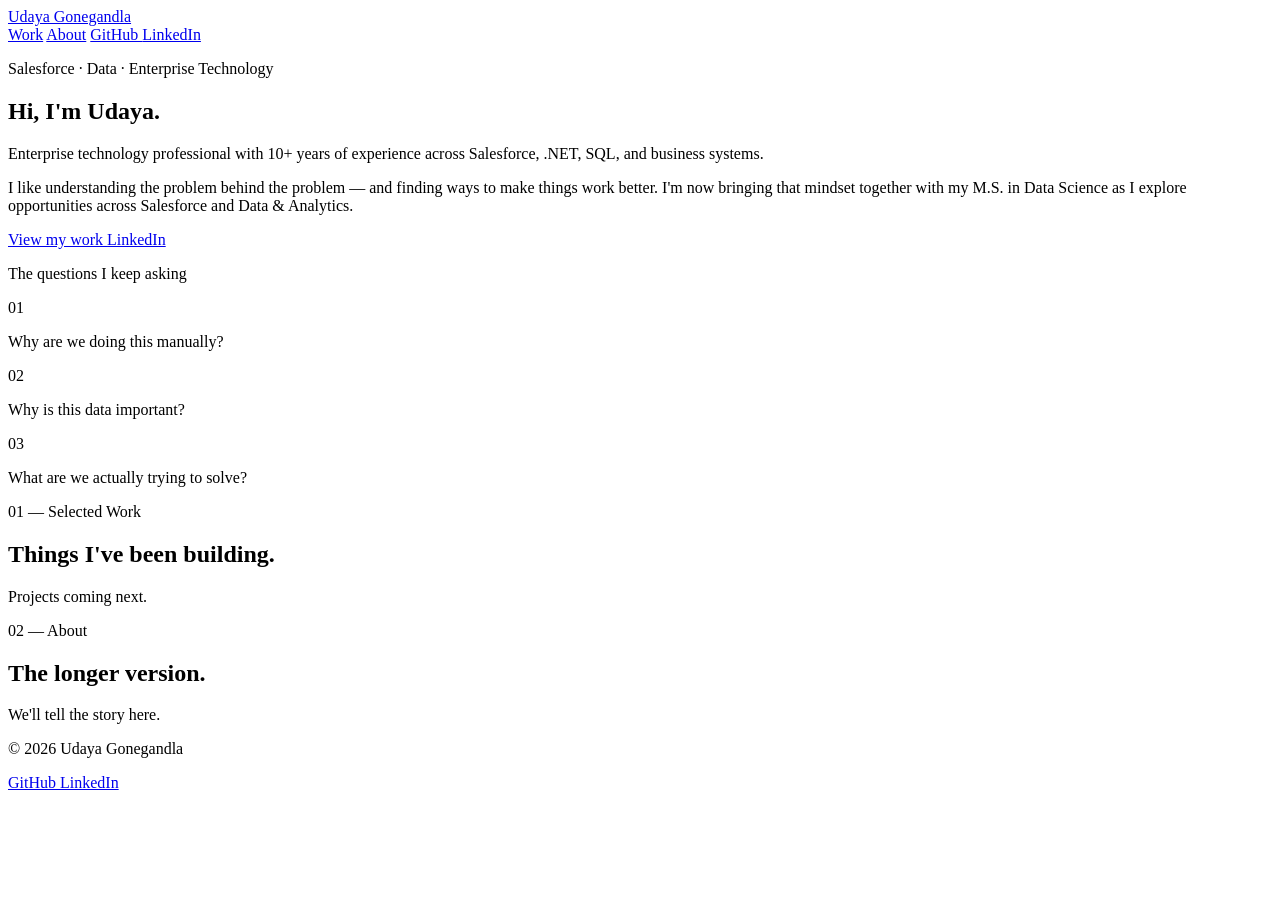
==== index.html @ b607a1b4 "Create initial index.html for personal website Initial HTML structure for personal website including" ====
<!DOCTYPE html>
<html lang="en">
<head>
    <meta charset="UTF-8">
    <meta name="viewport" content="width=device-width, initial-scale=1.0">

    <title>Udaya Gonegandla | Salesforce & Data</title>
    <meta
        name="description"
        content="Udaya Gonegandla — enterprise technology professional with 10+ years of experience across Salesforce, .NET, SQL, data and analytics."
    >

    <link rel="stylesheet" href="style.css">
</head>

<body>

    <header class="site-header">
        <nav class="nav">
            <a href="#" class="logo">Udaya Gonegandla</a>

            <div class="nav-links">
                <a href="#work">Work</a>
                <a href="#about">About</a>
                <a href="https://github.com/tejaswiniveliventi" target="_blank" rel="noopener">
                    GitHub
                </a>
                <a href="https://www.linkedin.com/in/udayasuryatejaswini/" target="_blank" rel="noopener">
                    LinkedIn
                </a>
            </div>
        </nav>
    </header>


    <main>

        <!-- HERO -->
        <section class="hero">

            <div class="hero-content">

                <p class="eyebrow">Salesforce · Data · Enterprise Technology</p>

                <h1>
                    Hi, I'm Udaya.
                </h1>

                <p class="hero-subtitle">
                    Enterprise technology professional with 10+ years of
                    experience across Salesforce, .NET, SQL, and business systems.
                </p>

                <p class="hero-text">
                    I like understanding the problem behind the problem —
                    and finding ways to make things work better.
                    I'm now bringing that mindset together with my
                    M.S. in Data Science as I explore opportunities across
                    Salesforce and Data & Analytics.
                </p>

                <div class="hero-buttons">
                    <a href="#work" class="button button-primary">
                        View my work
                    </a>

                    <a
                        href="https://www.linkedin.com/in/udayasuryatejaswini/"
                        target="_blank"
                        rel="noopener"
                        class="button button-secondary"
                    >
                        LinkedIn
                    </a>
                </div>

            </div>


            <!-- THE W QUESTIONS -->
            <div class="questions-card">

                <p class="questions-label">The questions I keep asking</p>

                <div class="question">
                    <span>01</span>
                    <p>Why are we doing this manually?</p>
                </div>

                <div class="question">
                    <span>02</span>
                    <p>Why is this data important?</p>
                </div>

                <div class="question">
                    <span>03</span>
                    <p>What are we actually trying to solve?</p>
                </div>

            </div>

        </section>


        <!-- PLACEHOLDER FOR NEXT SECTION -->
        <section id="work" class="section placeholder-section">

            <p class="section-label">01 — Selected Work</p>

            <h2>Things I've been building.</h2>

            <p class="placeholder-text">
                Projects coming next.
            </p>

        </section>


        <!-- PLACEHOLDER -->
        <section id="about" class="section placeholder-section">

            <p class="section-label">02 — About</p>

            <h2>The longer version.</h2>

            <p class="placeholder-text">
                We'll tell the story here.
            </p>

        </section>

    </main>


    <footer class="footer">
        <p>© 2026 Udaya Gonegandla</p>

        <div>
            <a href="https://github.com/tejaswiniveliventi" target="_blank" rel="noopener">
                GitHub
            </a>

            <a href="https://www.linkedin.com/in/udayasuryatejaswini/" target="_blank" rel="noopener">
                LinkedIn
            </a>
        </div>
    </footer>

</body>
</html>
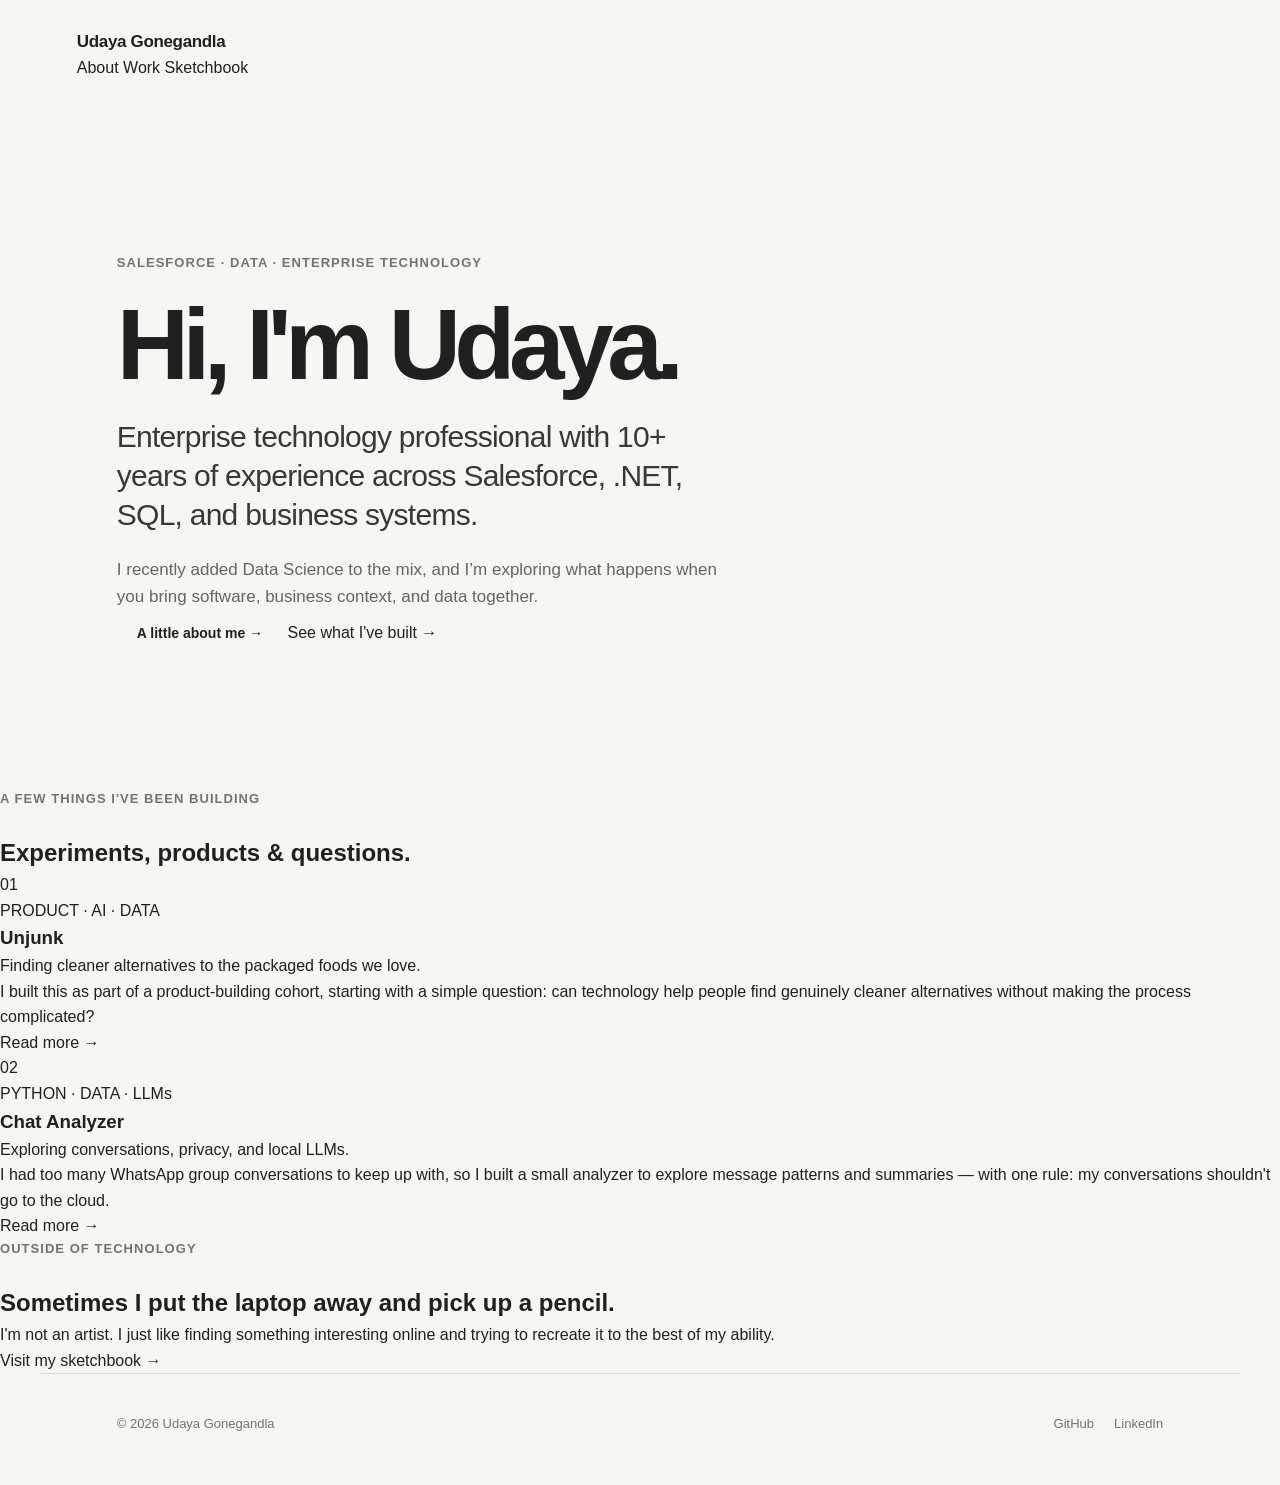
==== commit e91dd5ac: "Revise navigation and update content sections Updated navigation links and modified content structur" ====
--- a/index.html
+++ b/index.html
@@ -16,20 +16,13 @@
 <body>
 
     <header class="site-header">
-        <nav class="nav">
-            <a href="#" class="logo">Udaya Gonegandla</a>
+        <a href="index.html" class="logo">Udaya Gonegandla</a>
 
-            <div class="nav-links">
-                <a href="#work">Work</a>
-                <a href="#about">About</a>
-                <a href="https://github.com/tejaswiniveliventi" target="_blank" rel="noopener">
-                    GitHub
-                </a>
-                <a href="https://www.linkedin.com/in/udayasuryatejaswini/" target="_blank" rel="noopener">
-                    LinkedIn
-                </a>
-            </div>
-        </nav>
+    <nav>
+        <a href="about.html">About</a>
+        <a href="work.html">Work</a>
+        <a href="sketchbook.html">Sketchbook</a>
+    </nav>
     </header>
 
 
@@ -52,82 +45,113 @@
                 </p>
 
                 <p class="hero-text">
-                    I like understanding the problem behind the problem —
-                    and finding ways to make things work better.
-                    I'm now bringing that mindset together with my
-                    M.S. in Data Science as I explore opportunities across
-                    Salesforce and Data & Analytics.
+                    I recently added Data Science to the mix, and I’m exploring what happens when you bring software, business context, and data together.
                 </p>
 
-                <div class="hero-buttons">
-                    <a href="#work" class="button button-primary">
-                        View my work
-                    </a>
-
-                    <a
-                        href="https://www.linkedin.com/in/udayasuryatejaswini/"
-                        target="_blank"
-                        rel="noopener"
-                        class="button button-secondary"
-                    >
-                        LinkedIn
-                    </a>
+               <div class="hero-links">
+                    <a href="about.html" class="button">A little about me →</a>
+                    <a href="work.html" class="text-link">See what I've built →</a>
                 </div>
 
             </div>
+        </section>
+
+        <!--WORK PREVIEW --->
+        <section class="home-section">
+
+        <div class="section-heading">
+            <p class="eyebrow">A few things I've been building</p>
+            <h2>Experiments, products &amp; questions.</h2>
+        </div>
 
 
-            <!-- THE W QUESTIONS -->
-            <div class="questions-card">
+        <!-- UNJUNK -->
 
-                <p class="questions-label">The questions I keep asking</p>
+        <article class="project-preview">
 
-                <div class="question">
-                    <span>01</span>
-                    <p>Why are we doing this manually?</p>
-                </div>
+            <div class="project-number">01</div>
 
-                <div class="question">
-                    <span>02</span>
-                    <p>Why is this data important?</p>
-                </div>
+            <div class="project-content">
 
-                <div class="question">
-                    <span>03</span>
-                    <p>What are we actually trying to solve?</p>
-                </div>
+                <p class="project-type">PRODUCT · AI · DATA</p>
+
+                <h3>Unjunk</h3>
+
+                <p class="project-tagline">
+                    Finding cleaner alternatives to the packaged foods we love.
+                </p>
+
+                <p>
+                    I built this as part of a product-building cohort,
+                    starting with a simple question: can technology help
+                    people find genuinely cleaner alternatives without
+                    making the process complicated?
+                </p>
+
+                <a href="work.html#unjunk" class="text-link">
+                    Read more →
+                </a>
 
             </div>
 
-        </section>
+        </article>
 
 
-        <!-- PLACEHOLDER FOR NEXT SECTION -->
-        <section id="work" class="section placeholder-section">
+        <!-- CHAT ANALYZER -->
 
-            <p class="section-label">01 — Selected Work</p>
+        <article class="project-preview">
 
-            <h2>Things I've been building.</h2>
+            <div class="project-number">02</div>
 
-            <p class="placeholder-text">
-                Projects coming next.
-            </p>
+            <div class="project-content">
 
-        </section>
+                <p class="project-type">PYTHON · DATA · LLMs</p>
+
+                <h3>Chat Analyzer</h3>
+
+                <p class="project-tagline">
+                    Exploring conversations, privacy, and local LLMs.
+                </p>
+
+                <p>
+                    I had too many WhatsApp group conversations to keep up
+                    with, so I built a small analyzer to explore message
+                    patterns and summaries — with one rule: my conversations
+                    shouldn't go to the cloud.
+                </p>
+
+                <a href="work.html#chat-analyzer" class="text-link">
+                    Read more →
+                </a>
+
+            </div>
+
+        </article>
+
+    </section>
 
 
-        <!-- PLACEHOLDER -->
-        <section id="about" class="section placeholder-section">
+    <!-- SKETCHBOOK TEASER -->
 
-            <p class="section-label">02 — About</p>
+    <section class="sketchbook-teaser">
 
-            <h2>The longer version.</h2>
+        <p class="eyebrow">Outside of technology</p>
 
-            <p class="placeholder-text">
-                We'll tell the story here.
-            </p>
+        <h2>
+            Sometimes I put the laptop away
+            and pick up a pencil.
+        </h2>
 
-        </section>
+        <p>
+            I'm not an artist. I just like finding something interesting
+            online and trying to recreate it to the best of my ability.
+        </p>
+
+        <a href="sketchbook.html" class="text-link">
+            Visit my sketchbook →
+        </a>
+
+    </section>
 
     </main>
 
--- a/style.css
+++ b/style.css
@@ -0,0 +1,355 @@
+/* ------------------------------
+   RESET
+------------------------------ */
+
+* {
+    margin: 0;
+    padding: 0;
+    box-sizing: border-box;
+}
+
+html {
+    scroll-behavior: smooth;
+}
+
+body {
+    font-family:
+        Inter,
+        -apple-system,
+        BlinkMacSystemFont,
+        "Segoe UI",
+        sans-serif;
+
+    background: #f7f6f2;
+    color: #20201e;
+    line-height: 1.6;
+}
+
+a {
+    color: inherit;
+    text-decoration: none;
+}
+
+
+/* ------------------------------
+   HEADER
+------------------------------ */
+
+.site-header {
+    width: 100%;
+    padding: 28px 6%;
+}
+
+.nav {
+    max-width: 1200px;
+    margin: 0 auto;
+
+    display: flex;
+    justify-content: space-between;
+    align-items: center;
+}
+
+.logo {
+    font-size: 17px;
+    font-weight: 650;
+    letter-spacing: -0.02em;
+}
+
+.nav-links {
+    display: flex;
+    gap: 28px;
+
+    font-size: 14px;
+    color: #66635d;
+}
+
+.nav-links a {
+    transition: color 0.2s ease;
+}
+
+.nav-links a:hover {
+    color: #20201e;
+}
+
+
+/* ------------------------------
+   HERO
+------------------------------ */
+
+.hero {
+    max-width: 1200px;
+    min-height: 680px;
+
+    margin: 0 auto;
+    padding: 110px 6% 100px;
+
+    display: grid;
+    grid-template-columns: 1.3fr 0.7fr;
+    gap: 90px;
+
+    align-items: center;
+}
+
+.hero-content {
+    max-width: 720px;
+}
+
+.eyebrow {
+    margin-bottom: 24px;
+
+    font-size: 13px;
+    font-weight: 650;
+    letter-spacing: 0.08em;
+    text-transform: uppercase;
+
+    color: #77736b;
+}
+
+h1 {
+    margin-bottom: 25px;
+
+    font-size: clamp(58px, 8vw, 100px);
+    line-height: 0.95;
+    letter-spacing: -0.065em;
+    font-weight: 700;
+}
+
+.hero-subtitle {
+    max-width: 650px;
+
+    margin-bottom: 22px;
+
+    font-size: clamp(21px, 2.5vw, 30px);
+    line-height: 1.3;
+    letter-spacing: -0.025em;
+
+    color: #393835;
+}
+
+.hero-text {
+    max-width: 620px;
+
+    font-size: 17px;
+    color: #68655f;
+}
+
+
+/* ------------------------------
+   BUTTONS
+------------------------------ */
+
+.hero-buttons {
+    display: flex;
+    gap: 12px;
+    margin-top: 34px;
+}
+
+.button {
+    display: inline-flex;
+    align-items: center;
+    justify-content: center;
+
+    padding: 11px 20px;
+
+    border-radius: 100px;
+
+    font-size: 14px;
+    font-weight: 600;
+
+    transition:
+        transform 0.2s ease,
+        background 0.2s ease;
+}
+
+.button:hover {
+    transform: translateY(-2px);
+}
+
+.button-primary {
+    background: #20201e;
+    color: white;
+}
+
+.button-primary:hover {
+    background: #373632;
+}
+
+.button-secondary {
+    border: 1px solid #d4d1ca;
+    color: #33322f;
+}
+
+.button-secondary:hover {
+    background: #eeece6;
+}
+
+
+/* ------------------------------
+   QUESTIONS CARD
+------------------------------ */
+
+.questions-card {
+    background: #20201e;
+    color: #f7f6f2;
+
+    padding: 38px;
+
+    border-radius: 4px;
+
+    box-shadow:
+        12px 12px 0 #dedbd3;
+}
+
+.questions-label {
+    margin-bottom: 32px;
+
+    font-size: 12px;
+    font-weight: 650;
+    letter-spacing: 0.08em;
+    text-transform: uppercase;
+
+    color: #aaa79f;
+}
+
+.question {
+    display: flex;
+    gap: 18px;
+
+    padding: 20px 0;
+
+    border-top: 1px solid #3b3a37;
+}
+
+.question:last-child {
+    border-bottom: 1px solid #3b3a37;
+}
+
+.question span {
+    font-size: 12px;
+    color: #88857e;
+    padding-top: 4px;
+}
+
+.question p {
+    font-size: 18px;
+    line-height: 1.35;
+    letter-spacing: -0.015em;
+}
+
+
+/* ------------------------------
+   SECTIONS
+------------------------------ */
+
+.section {
+    max-width: 1200px;
+    margin: 0 auto;
+
+    padding: 120px 6%;
+}
+
+.section-label {
+    margin-bottom: 20px;
+
+    font-size: 12px;
+    font-weight: 650;
+    letter-spacing: 0.08em;
+    text-transform: uppercase;
+
+    color: #77736b;
+}
+
+.section h2 {
+    font-size: clamp(38px, 5vw, 60px);
+    line-height: 1;
+    letter-spacing: -0.05em;
+}
+
+.placeholder-section {
+    border-top: 1px solid #ddd9d0;
+}
+
+.placeholder-text {
+    margin-top: 30px;
+    color: #88857e;
+}
+
+
+/* ------------------------------
+   FOOTER
+------------------------------ */
+
+.footer {
+    max-width: 1200px;
+    margin: 0 auto;
+
+    padding: 40px 6% 50px;
+
+    border-top: 1px solid #ddd9d0;
+
+    display: flex;
+    justify-content: space-between;
+
+    color: #77736b;
+    font-size: 13px;
+}
+
+.footer div {
+    display: flex;
+    gap: 20px;
+}
+
+.footer a:hover {
+    color: #20201e;
+}
+
+
+/* ------------------------------
+   MOBILE
+------------------------------ */
+
+@media (max-width: 800px) {
+
+    .site-header {
+        padding: 22px 6%;
+    }
+
+    .nav-links {
+        gap: 15px;
+    }
+
+    .nav-links a:nth-child(1),
+    .nav-links a:nth-child(2) {
+        display: none;
+    }
+
+    .hero {
+        min-height: auto;
+
+        padding-top: 70px;
+
+        grid-template-columns: 1fr;
+        gap: 60px;
+    }
+
+    h1 {
+        font-size: clamp(58px, 17vw, 90px);
+    }
+
+    .hero-subtitle {
+        font-size: 22px;
+    }
+
+    .questions-card {
+        padding: 30px;
+    }
+
+    .section {
+        padding: 80px 6%;
+    }
+
+    .footer {
+        flex-direction: column;
+        gap: 15px;
+    }
+}
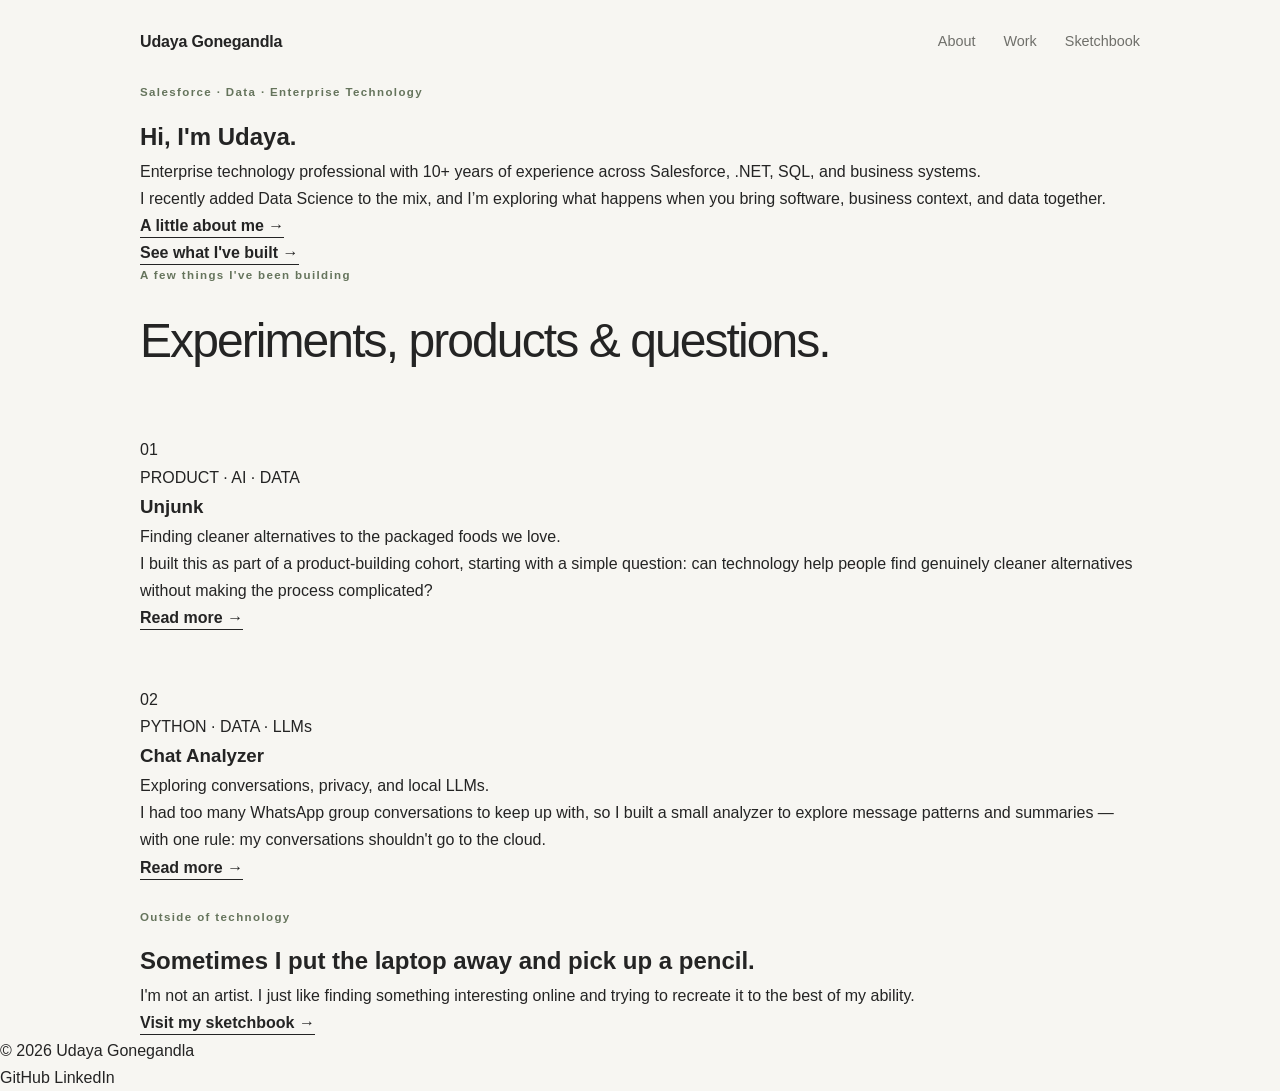
==== commit 2386c3c1: "Modify hero links and add line breaks Updated hero links and added line breaks for spacing." ====
--- a/index.html
+++ b/index.html
@@ -49,7 +49,7 @@
                 </p>
 
                <div class="hero-links">
-                    <a href="about.html" class="button">A little about me →</a>
+                    <a href="about.html" class="button text-link">A little about me →<br/></a>
                     <a href="work.html" class="text-link">See what I've built →</a>
                 </div>
 
@@ -96,7 +96,8 @@
 
         </article>
 
-
+        <br/><br/>
+            
         <!-- CHAT ANALYZER -->
 
         <article class="project-preview">
@@ -134,7 +135,7 @@
     <!-- SKETCHBOOK TEASER -->
 
     <section class="sketchbook-teaser">
-
+        <br/>
         <p class="eyebrow">Outside of technology</p>
 
         <h2>
--- a/style.css
+++ b/style.css
@@ -1,355 +1,400 @@
-/* ------------------------------
-   RESET
------------------------------- */
-
-* {
-    margin: 0;
-    padding: 0;
-    box-sizing: border-box;
+/* =========================================
+UDAYA GONEGANDLA — PORTFOLIO
+========================================= */
+
+:root {
+--bg: #f7f6f2;
+--text: #242424;
+--muted: #6f6f6a;
+--line: #deddd7;
+--accent: #65745c;
+--accent-light: #e7ebe3;
+--white: #ffffff;
+
+--max-width: 1080px;
+
+
+}
+
+/* =========================================
+RESET
+========================================= */
+
+*{
+box-sizing: border-box;
+margin: 0;
+padding: 0;
 }
 
 html {
-    scroll-behavior: smooth;
+scroll-behavior: smooth;
 }
 
 body {
-    font-family:
-        Inter,
-        -apple-system,
-        BlinkMacSystemFont,
-        "Segoe UI",
-        sans-serif;
-
-    background: #f7f6f2;
-    color: #20201e;
-    line-height: 1.6;
+background: var(--bg);
+color: var(--text);
+font-family: -apple-system, BlinkMacSystemFont, "Segoe UI",
+Roboto, Helvetica, Arial, sans-serif;
+line-height: 1.7;
 }
 
 a {
-    color: inherit;
-    text-decoration: none;
-}
-
-
-/* ------------------------------
-   HEADER
------------------------------- */
+color: inherit;
+text-decoration: none;
+}
+
+/* =========================================
+HEADER
+========================================= */
 
 .site-header {
-    width: 100%;
-    padding: 28px 6%;
-}
-
-.nav {
-    max-width: 1200px;
+    width: min(90%, 1000px);
     margin: 0 auto;
+    padding: 28px 0;
+
+    display: flex;
+    align-items: center;
+    justify-content: space-between;
+}
+
+.logo {
+font-size: 1rem;
+font-weight: 600;
+letter-spacing: -0.01em;
+}
+
+.site-header nav {
+display: flex;
+gap: 28px;
+}
+
+.site-header nav a {
+color: var(--muted);
+font-size: 0.9rem;
+
+transition: color 0.2s ease;
+
+
+}
+
+.site-header nav a:hover,
+.site-header nav a.active {
+color: var(--text);
+}
+
+/* =========================================
+GENERAL LAYOUT
+========================================= */
+
+main {
+    width: min(90%, 1000px);
+    margin: 0 auto;
+}
+
+.eyebrow {
+margin-bottom: 14px;
+
+color: var(--accent);
+font-size: 0.72rem;
+font-weight: 700;
+letter-spacing: 0.12em;
+
+
+}
+
+/* =========================================
+PAGE INTRO
+========================================= */
+
+.page-intro {
+    max-width: 760px;
+    padding: 75px 0 80px;
+}
+
+.page-intro h1 {
+    max-width: 700px;
+    margin-bottom: 24px;
+
+    font-size: clamp(2.4rem, 5vw, 3.8rem);
+    font-weight: 500;
+    letter-spacing: -0.035em;
+    line-height: 1.1;
+}
+
+.page-intro > p:last-child {
+max-width: 650px;
+
+color: var(--muted);
+font-size: 1.15rem;
+line-height: 1.8;
+
+
+}
+
+/* =========================================
+ABOUT STORY
+========================================= */
+
+.about-story {
+max-width: 760px;
+padding-bottom: 100px;
+}
+
+.about-section {
+padding: 70px 0;
+border-top: 1px solid var(--line);
+}
+
+.about-section h2,
+.about-current h2 {
+max-width: 650px;
+margin-bottom: 25px;
+
+font-size: clamp(1.8rem, 4vw, 2.7rem);
+font-weight: 500;
+letter-spacing: -0.035em;
+line-height: 1.15;
+
+
+}
+
+.about-section p:not(.eyebrow),
+.about-current p:not(.eyebrow) {
+max-width: 680px;
+margin-bottom: 18px;
+
+color: #4d4d49;
+font-size: 1.02rem;
+
+
+}
+
+.about-section p:last-child {
+margin-bottom: 0;
+}
+
+/* =========================================
+CURRENTLY
+========================================= */
+
+.about-current {
+margin-top: 20px;
+padding: 55px 50px;
+
+background: var(--accent-light);
+border-radius: 4px;
+
+
+}
+
+.about-current h2 {
+margin-bottom: 22px;
+}
+
+.about-current p:not(.eyebrow) {
+color: #454b41;
+}
+
+/* =========================================
+EXPERIENCE TIMELINE
+========================================= */
+
+.experience {
+padding: 100px 0;
+border-top: 1px solid var(--line);
+}
+
+.section-heading {
+margin-bottom: 55px;
+}
+
+.section-heading h2 {
+font-size: clamp(2rem, 4vw, 3rem);
+font-weight: 500;
+letter-spacing: -0.04em;
+}
+
+.timeline {
+max-width: 850px;
+}
+
+.timeline-item {
+display: grid;
+grid-template-columns: 90px 1fr;
+gap: 35px;
+
+padding: 28px 0;
+border-top: 1px solid var(--line);
+
+
+}
+
+.timeline-item:last-child {
+border-bottom: 1px solid var(--line);
+}
+
+.timeline-year {
+color: var(--muted);
+font-size: 0.85rem;
+font-weight: 600;
+}
+
+.timeline-item h3 {
+margin-bottom: 5px;
+
+font-size: 1.05rem;
+font-weight: 600;
+
+
+}
+
+.timeline-item p {
+max-width: 600px;
+
+color: var(--muted);
+font-size: 0.95rem;
+
+
+}
+
+/* =========================================
+ABOUT FOOTER / SKETCHBOOK TEASER
+========================================= */
+
+.about-footer {
+padding: 100px 0 130px;
+
+text-align: center;
+
+
+}
+
+.about-footer p {
+margin-bottom: 18px;
+
+color: var(--muted);
+font-size: 1rem;
+
+
+}
+
+.text-link {
+color: var(--text);
+font-weight: 600;
+
+border-bottom: 1px solid var(--text);
+padding-bottom: 3px;
+
+transition: opacity 0.2s ease;
+
+
+}
+
+.text-link:hover {
+opacity: 0.6;
+}
+
+/* =========================================
+FOOTER
+========================================= */
+
+.site-footer {
+    width: min(90%, 1000px);
+    margin: 0 auto;
+    padding: 30px 0 45px;
 
     display: flex;
     justify-content: space-between;
     align-items: center;
-}
-
-.logo {
-    font-size: 17px;
-    font-weight: 650;
-    letter-spacing: -0.02em;
-}
-
-.nav-links {
-    display: flex;
-    gap: 28px;
-
-    font-size: 14px;
-    color: #66635d;
-}
-
-.nav-links a {
-    transition: color 0.2s ease;
-}
-
-.nav-links a:hover {
-    color: #20201e;
-}
-
-
-/* ------------------------------
-   HERO
------------------------------- */
-
-.hero {
-    max-width: 1200px;
-    min-height: 680px;
-
-    margin: 0 auto;
-    padding: 110px 6% 100px;
-
-    display: grid;
-    grid-template-columns: 1.3fr 0.7fr;
-    gap: 90px;
-
-    align-items: center;
-}
-
-.hero-content {
-    max-width: 720px;
-}
-
-.eyebrow {
-    margin-bottom: 24px;
-
-    font-size: 13px;
-    font-weight: 650;
-    letter-spacing: 0.08em;
-    text-transform: uppercase;
-
-    color: #77736b;
-}
-
-h1 {
-    margin-bottom: 25px;
-
-    font-size: clamp(58px, 8vw, 100px);
-    line-height: 0.95;
-    letter-spacing: -0.065em;
-    font-weight: 700;
-}
-
-.hero-subtitle {
-    max-width: 650px;
-
-    margin-bottom: 22px;
-
-    font-size: clamp(21px, 2.5vw, 30px);
-    line-height: 1.3;
-    letter-spacing: -0.025em;
-
-    color: #393835;
-}
-
-.hero-text {
-    max-width: 620px;
-
-    font-size: 17px;
-    color: #68655f;
-}
-
-
-/* ------------------------------
-   BUTTONS
------------------------------- */
-
-.hero-buttons {
-    display: flex;
-    gap: 12px;
-    margin-top: 34px;
-}
-
-.button {
-    display: inline-flex;
-    align-items: center;
-    justify-content: center;
-
-    padding: 11px 20px;
-
-    border-radius: 100px;
-
-    font-size: 14px;
-    font-weight: 600;
-
-    transition:
-        transform 0.2s ease,
-        background 0.2s ease;
-}
-
-.button:hover {
-    transform: translateY(-2px);
-}
-
-.button-primary {
-    background: #20201e;
-    color: white;
-}
-
-.button-primary:hover {
-    background: #373632;
-}
-
-.button-secondary {
-    border: 1px solid #d4d1ca;
-    color: #33322f;
-}
-
-.button-secondary:hover {
-    background: #eeece6;
-}
-
-
-/* ------------------------------
-   QUESTIONS CARD
------------------------------- */
-
-.questions-card {
-    background: #20201e;
-    color: #f7f6f2;
-
-    padding: 38px;
-
-    border-radius: 4px;
-
-    box-shadow:
-        12px 12px 0 #dedbd3;
-}
-
-.questions-label {
-    margin-bottom: 32px;
-
-    font-size: 12px;
-    font-weight: 650;
-    letter-spacing: 0.08em;
-    text-transform: uppercase;
-
-    color: #aaa79f;
-}
-
-.question {
-    display: flex;
-    gap: 18px;
-
-    padding: 20px 0;
-
-    border-top: 1px solid #3b3a37;
-}
-
-.question:last-child {
-    border-bottom: 1px solid #3b3a37;
-}
-
-.question span {
-    font-size: 12px;
-    color: #88857e;
-    padding-top: 4px;
-}
-
-.question p {
-    font-size: 18px;
-    line-height: 1.35;
-    letter-spacing: -0.015em;
-}
-
-
-/* ------------------------------
-   SECTIONS
------------------------------- */
-
-.section {
-    max-width: 1200px;
-    margin: 0 auto;
-
-    padding: 120px 6%;
-}
-
-.section-label {
-    margin-bottom: 20px;
-
-    font-size: 12px;
-    font-weight: 650;
-    letter-spacing: 0.08em;
-    text-transform: uppercase;
-
-    color: #77736b;
-}
-
-.section h2 {
-    font-size: clamp(38px, 5vw, 60px);
-    line-height: 1;
-    letter-spacing: -0.05em;
-}
-
-.placeholder-section {
-    border-top: 1px solid #ddd9d0;
-}
-
-.placeholder-text {
-    margin-top: 30px;
-    color: #88857e;
-}
-
-
-/* ------------------------------
-   FOOTER
------------------------------- */
-
-.footer {
-    max-width: 1200px;
-    margin: 0 auto;
-
-    padding: 40px 6% 50px;
-
-    border-top: 1px solid #ddd9d0;
-
-    display: flex;
-    justify-content: space-between;
-
-    color: #77736b;
-    font-size: 13px;
-}
-
-.footer div {
-    display: flex;
+
+    border-top: 1px solid var(--line);
+
+    color: var(--muted);
+    font-size: 0.82rem;
+}
+
+.site-footer div {
+display: flex;
+gap: 20px;
+}
+
+.site-footer a:hover {
+color: var(--text);
+}
+
+/* =========================================
+MOBILE
+========================================= */
+
+@media (max-width: 700px) {
+
+.site-header {
+     width: 90%;
+    padding: 22px 0;
+}
+
+.site-header nav {
+    gap: 16px;
+}
+
+.site-header nav a {
+    font-size: 0.82rem;
+}
+
+main {
+    width: 90%;
+}
+
+.page-intro {
+    padding: 70px 0 75px;
+}
+
+.page-intro h1 {
+    font-size: 2.8rem;
+}
+
+.page-intro > p:last-child {
+    font-size: 1rem;
+}
+
+.about-section {
+    padding: 55px 0;
+}
+
+.about-section h2,
+.about-current h2 {
+    font-size: 2rem;
+}
+
+.about-section p:not(.eyebrow),
+.about-current p:not(.eyebrow) {
+    font-size: 0.98rem;
+}
+
+.about-current {
+    padding: 35px 25px;
+}
+
+.experience {
+    padding: 70px 0;
+}
+
+.timeline-item {
+    grid-template-columns: 65px 1fr;
     gap: 20px;
 }
 
-.footer a:hover {
-    color: #20201e;
-}
-
-
-/* ------------------------------
-   MOBILE
------------------------------- */
-
-@media (max-width: 800px) {
-
-    .site-header {
-        padding: 22px 6%;
-    }
-
-    .nav-links {
-        gap: 15px;
-    }
-
-    .nav-links a:nth-child(1),
-    .nav-links a:nth-child(2) {
-        display: none;
-    }
-
-    .hero {
-        min-height: auto;
-
-        padding-top: 70px;
-
-        grid-template-columns: 1fr;
-        gap: 60px;
-    }
-
-    h1 {
-        font-size: clamp(58px, 17vw, 90px);
-    }
-
-    .hero-subtitle {
-        font-size: 22px;
-    }
-
-    .questions-card {
-        padding: 30px;
-    }
-
-    .section {
-        padding: 80px 6%;
-    }
-
-    .footer {
-        flex-direction: column;
-        gap: 15px;
-    }
-}
+.about-footer {
+    padding: 70px 0 90px;
+}
+
+.site-footer {
+    width: 90%;
+    padding: 25px 0 35px;
+
+    flex-direction: column;
+    gap: 15px;
+}
+
+
+}
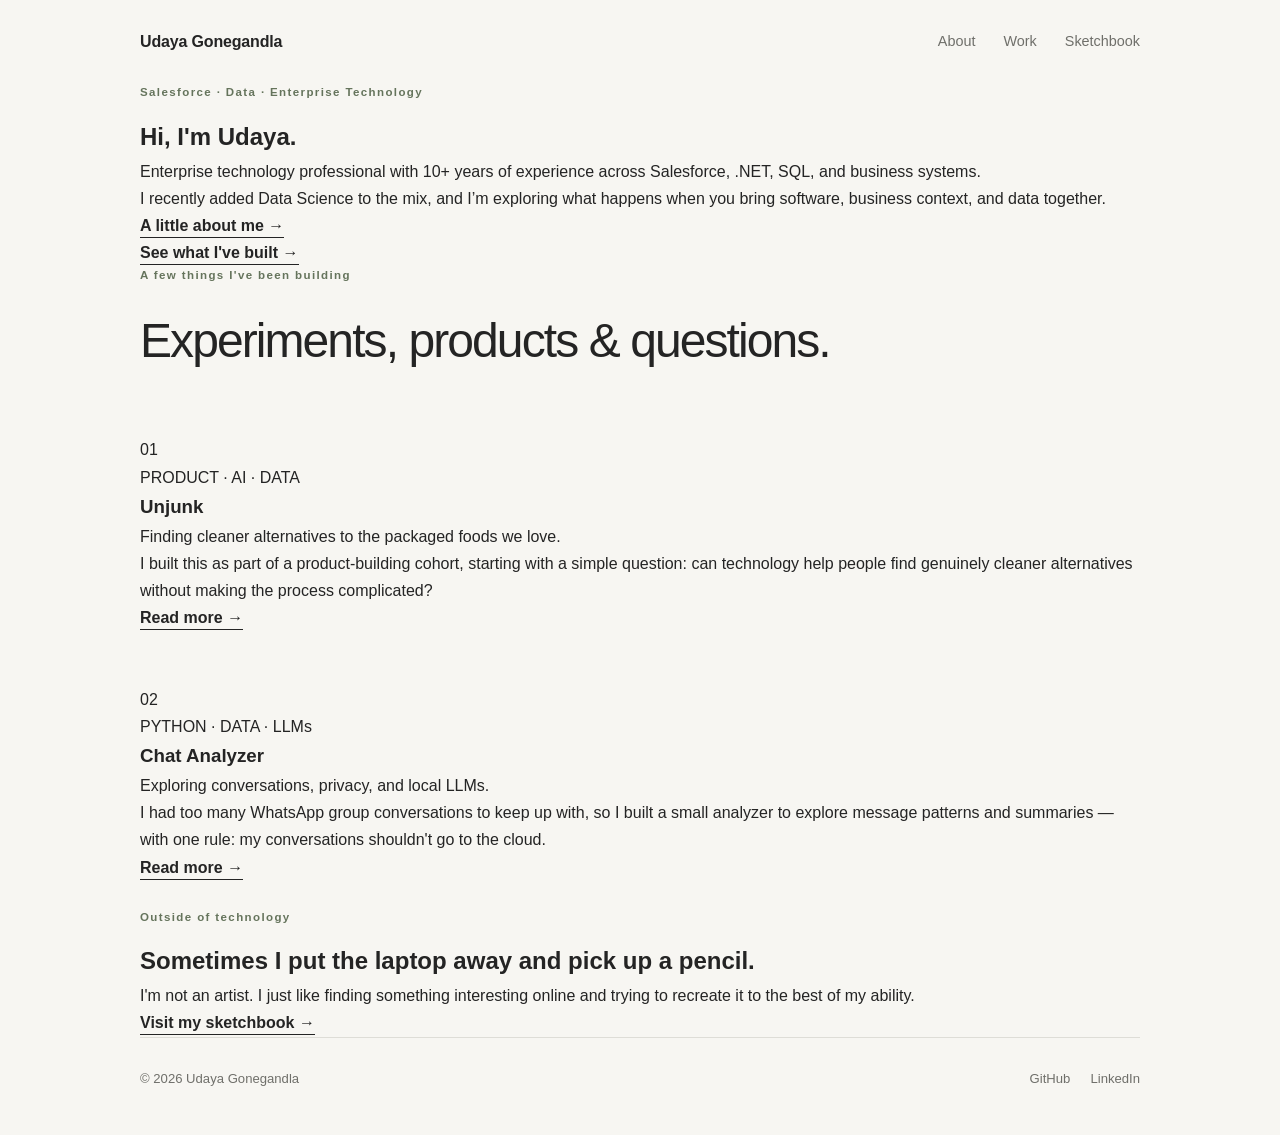
==== commit 7d90d0ad: "Rename footer class from 'footer' to 'site-footer'" ====
--- a/index.html
+++ b/index.html
@@ -157,7 +157,7 @@
     </main>
 
 
-    <footer class="footer">
+    <footer class="site-footer">
         <p>© 2026 Udaya Gonegandla</p>
 
         <div>
